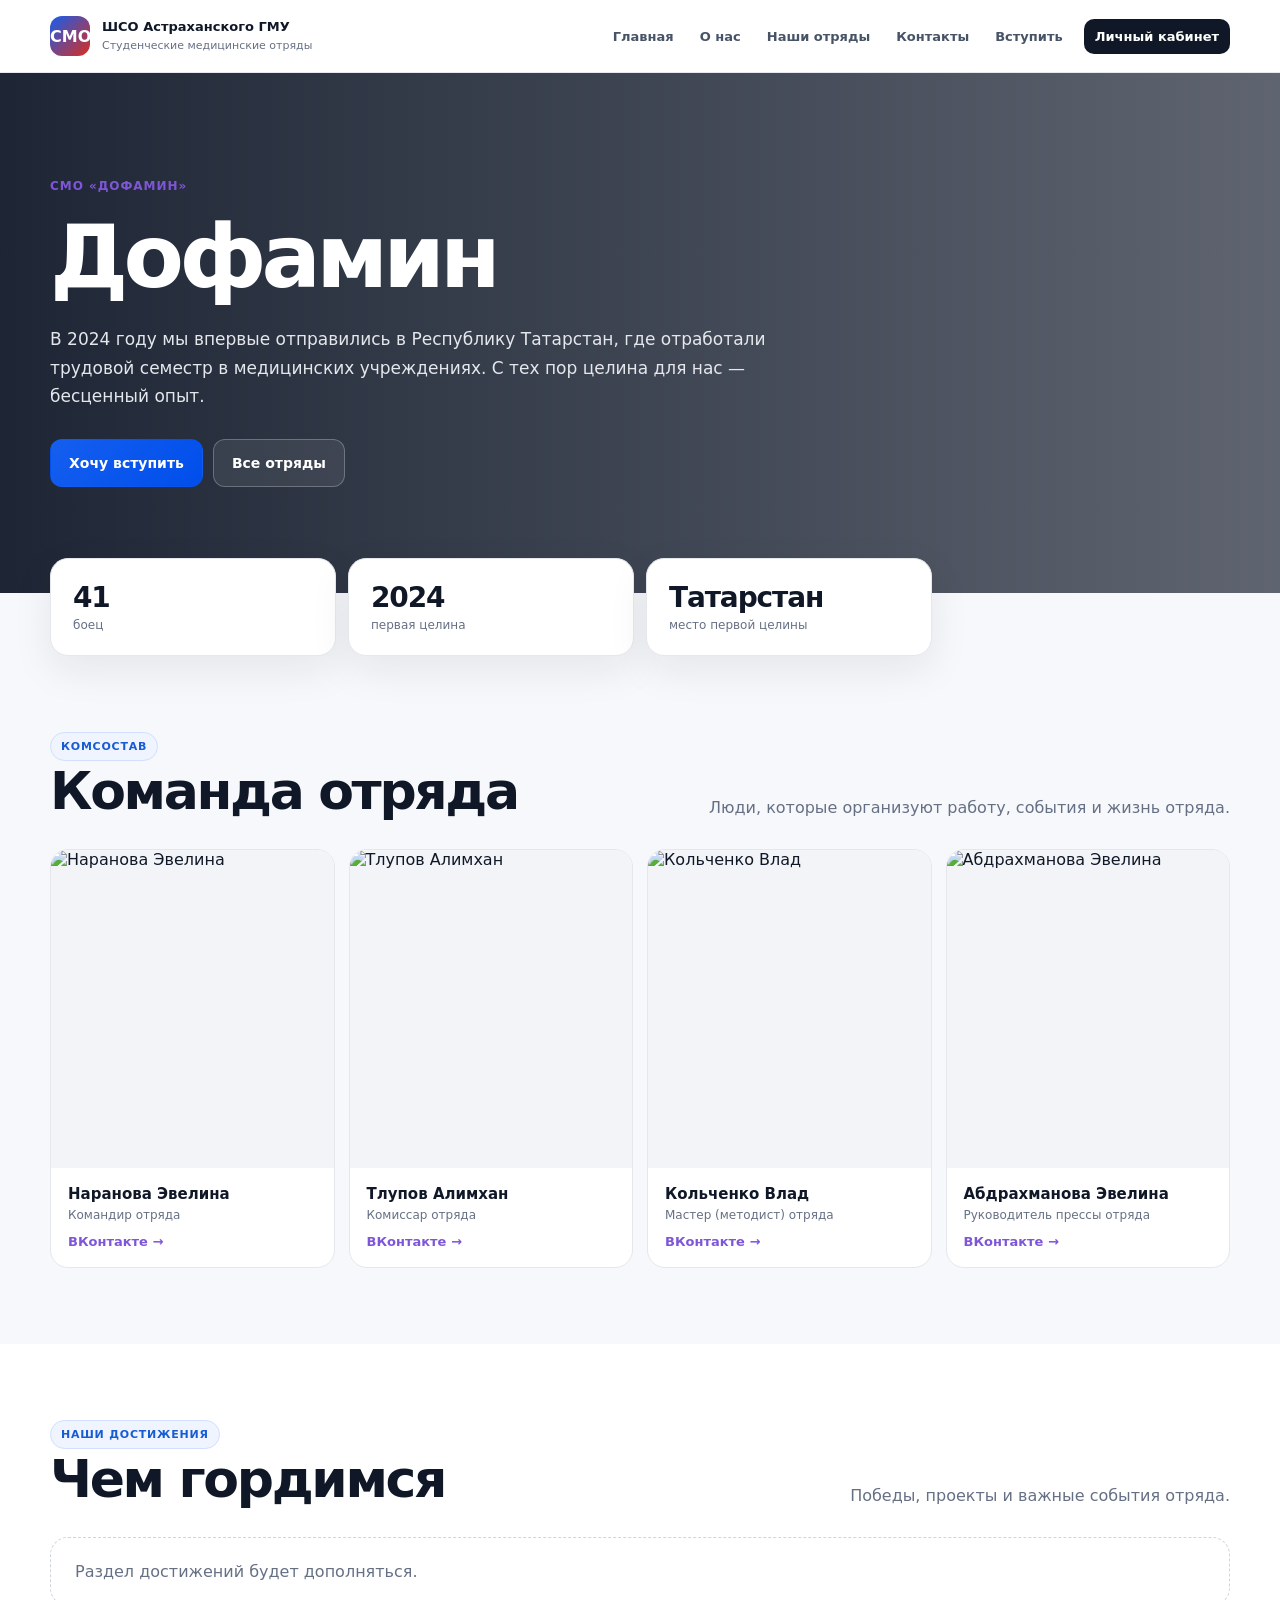
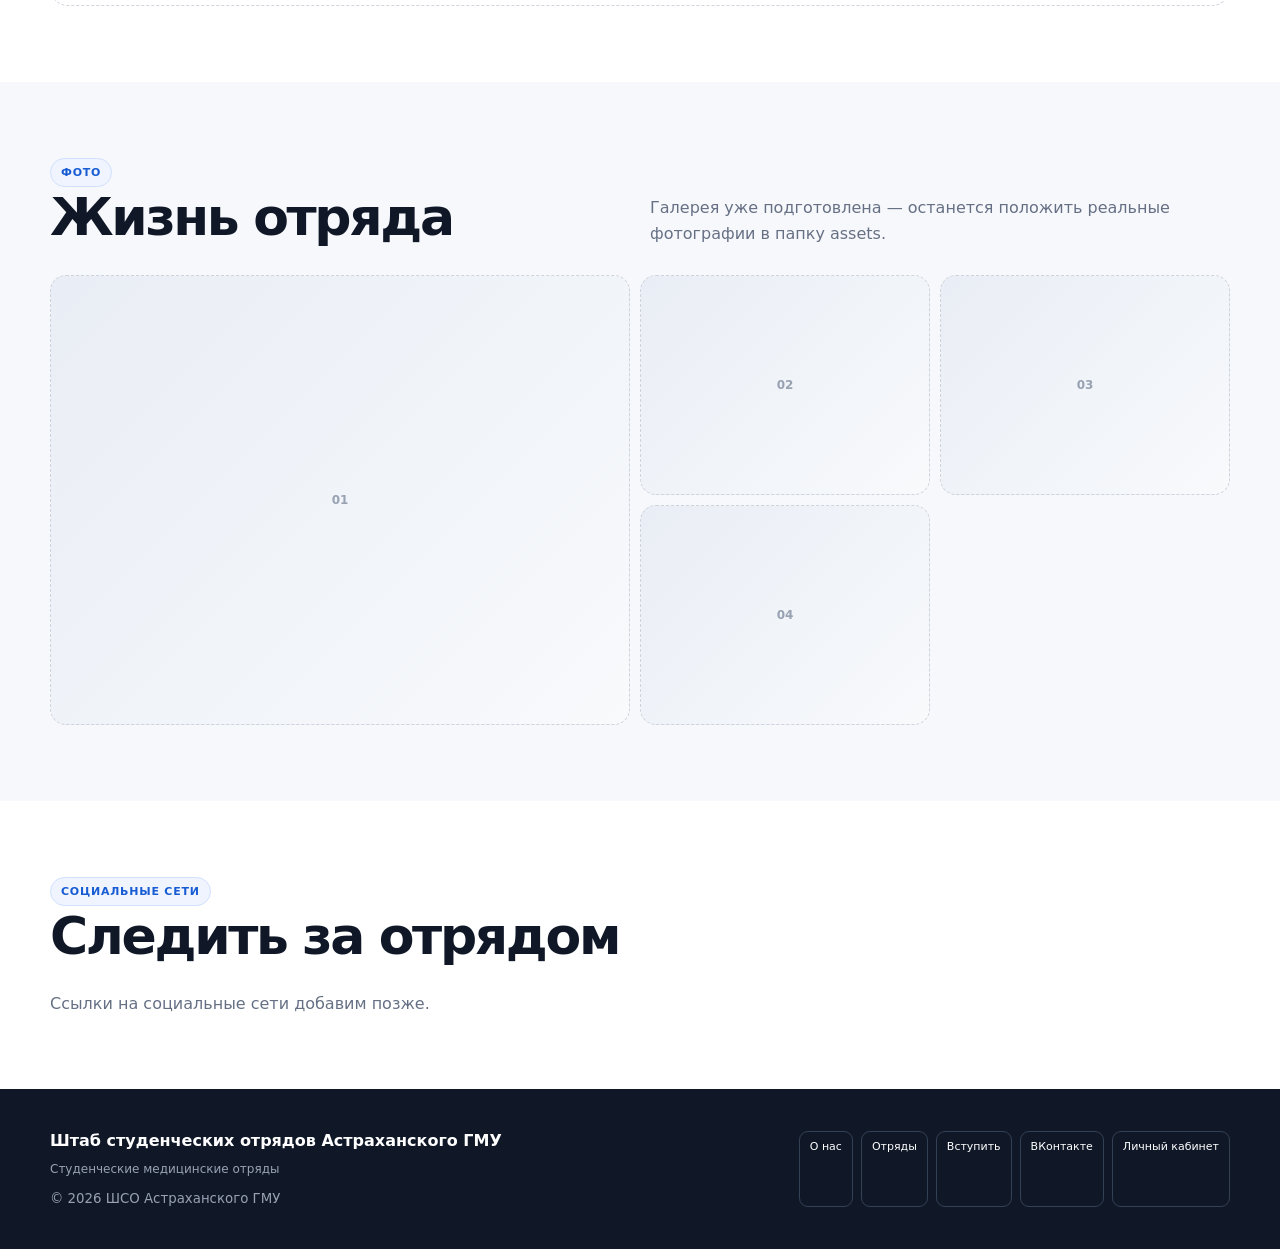
==== teams/dofamin/index.html @ 7b12b04c "Add index.html for Dofamin team page" ====
<!doctype html>
<html lang="ru"><head>
<meta charset="utf-8"><meta name="viewport" content="width=device-width,initial-scale=1">
<meta name="description" content="СМО «Дофамин» — Штаб студенческих отрядов Астраханского ГМУ.">
<title>Дофамин — ШСО Астраханского ГМУ</title>
<link rel="stylesheet" href="../../style.css"><link rel="icon" href="../../assets/favicon.svg"><link rel="manifest" href="../../site.webmanifest">
</head><body><div id="nav"></div><main>
<section id="teamHero" class="team-hero team-hero-photo"></section>
<div class="container"><div id="teamStats" class="stats team-stats"></div></div>
<section class="section"><div class="container">
<div class="section-head"><div><span class="eyebrow">Комсостав</span><h2>Команда отряда</h2></div><p>Люди, которые организуют работу, события и жизнь отряда.</p></div>
<div id="command" class="staff-grid staff-grid-four"></div></div></section>
<section class="section white"><div class="container">
<div class="section-head"><div><span class="eyebrow">Наши достижения</span><h2>Чем гордимся</h2></div><p>Победы, проекты и важные события отряда.</p></div>
<div id="achievements" class="achievement-list"></div></div></section>
<section class="section"><div class="container">
<div class="section-head"><div><span class="eyebrow">Фото</span><h2>Жизнь отряда</h2></div><p>Галерея уже подготовлена — останется положить реальные фотографии в папку assets.</p></div>
<div class="gallery gallery-final">
<div class="gallery-placeholder">01</div><div class="gallery-placeholder">02</div><div class="gallery-placeholder">03</div><div class="gallery-placeholder">04</div>
</div></div></section>
<section class="section white"><div class="container"><div class="section-head"><div><span class="eyebrow">Социальные сети</span><h2>Следить за отрядом</h2></div></div><div id="teamSocial" class="actions"></div></div></section>
</main><div id="footer"></div><script src="../../data.js"></script><script src="../../app.js"></script><script>renderShell('team');renderTeamPage('dofamin');</script></body></html>
---- style.css ----
:root{--bg:#f7f8fb;--surface:#fff;--text:#101828;--muted:#667085;--line:#e4e7ec;--primary:#155eef;--primary2:#004eeb;--red:#d92d20;--radius:20px;--shadow:0 14px 40px rgba(16,24,40,.08)}*{box-sizing:border-box}html{scroll-behavior:smooth}body{margin:0;font-family:Inter,ui-sans-serif,system-ui,-apple-system,BlinkMacSystemFont,"Segoe UI",sans-serif;color:var(--text);background:var(--bg)}a{text-decoration:none;color:inherit}img{max-width:100%;display:block}.container{width:min(1180px,calc(100% - 32px));margin:0 auto}.nav{position:sticky;top:0;z-index:50;background:rgba(255,255,255,.92);backdrop-filter:blur(16px);border-bottom:1px solid rgba(228,231,236,.9)}.nav-inner{min-height:72px;display:flex;align-items:center;gap:24px}.brand{display:flex;align-items:center;gap:12px;min-width:260px}.brand-mark{width:40px;height:40px;border-radius:12px;display:grid;place-items:center;background:linear-gradient(135deg,#155eef,#d92d20);color:#fff;font-weight:900}.brand-copy b{display:block;font-size:13px}.brand-copy span{font-size:11px;color:var(--muted)}.nav-links{display:flex;align-items:center;gap:4px;margin-left:auto}.nav-links a{padding:10px 11px;border-radius:10px;font-size:13px;font-weight:650;color:#475467}.nav-links a:hover{background:#f2f4f7}.nav-links .cabinet{background:#101828;color:#fff;margin-left:6px}.nav-toggle{display:none;margin-left:auto;border:0;background:#f2f4f7;border-radius:10px;padding:10px 12px;font-weight:800}.hero{position:relative;overflow:hidden;padding:88px 0 72px;background:radial-gradient(circle at 80% 20%,rgba(217,45,32,.15),transparent 28rem),radial-gradient(circle at 10% 0,rgba(21,94,239,.18),transparent 30rem),linear-gradient(180deg,#fff,#f6f8fc)}.hero:after{content:"";position:absolute;width:520px;height:520px;border:70px solid rgba(21,94,239,.04);border-radius:50%;right:-180px;bottom:-240px}.eyebrow{display:inline-flex;gap:8px;align-items:center;padding:7px 10px;border:1px solid #d1e0ff;background:#eff4ff;border-radius:999px;color:#175cd3;font-size:11px;font-weight:800;text-transform:uppercase;letter-spacing:.07em}.hero-grid{display:grid;grid-template-columns:1.1fr .9fr;gap:42px;align-items:center}.hero h1{font-size:clamp(44px,7vw,82px);line-height:.98;letter-spacing:-.055em;margin:18px 0 18px;max-width:820px}.hero h1 span{color:var(--primary)}.hero p{max-width:720px;font-size:18px;line-height:1.65;color:#475467}.actions{display:flex;flex-wrap:wrap;gap:10px;margin-top:28px}.btn{display:inline-flex;align-items:center;justify-content:center;min-height:48px;padding:0 18px;border-radius:12px;font-size:14px;font-weight:800;border:1px solid transparent;cursor:pointer}.btn-primary{background:linear-gradient(135deg,var(--primary),var(--primary2));color:#fff}.btn-secondary{background:#fff;border-color:#d0d5dd;color:#344054}.hero-panel{position:relative;z-index:1;min-height:420px;padding:24px;border-radius:30px;background:linear-gradient(145deg,#101828,#1d2939);box-shadow:0 30px 80px rgba(16,24,40,.18);color:#fff;display:flex;flex-direction:column;justify-content:flex-end;overflow:hidden}.hero-panel:before{content:"СМО";position:absolute;top:18px;right:20px;font-size:120px;font-weight:950;line-height:1;color:rgba(255,255,255,.05);letter-spacing:-.08em}.hero-panel .mini{font-size:12px;color:#98a2b3;text-transform:uppercase;letter-spacing:.09em;font-weight:800}.hero-panel h3{font-size:30px;margin:6px 0 8px}.hero-panel p{font-size:14px;color:#d0d5dd;margin:0}.stats{display:grid;grid-template-columns:repeat(4,1fr);gap:12px;margin-top:-26px;position:relative;z-index:2}.stat{padding:22px;border:1px solid var(--line);border-radius:18px;background:#fff;box-shadow:var(--shadow)}.stat strong{display:block;font-size:28px;letter-spacing:-.04em}.stat span{font-size:12px;color:var(--muted)}.section{padding:76px 0}.section.white{background:#fff}.section-head{display:flex;align-items:flex-end;justify-content:space-between;gap:20px;margin-bottom:28px}.section-head h2,.page-hero h1{margin:0;font-size:clamp(32px,5vw,52px);letter-spacing:-.045em}.section-head p{max-width:580px;margin:0;color:var(--muted);line-height:1.6}.cards{display:grid;grid-template-columns:repeat(4,1fr);gap:14px}.team-card{position:relative;min-height:330px;padding:20px;border-radius:20px;background:#fff;border:1px solid var(--line);overflow:hidden;display:flex;flex-direction:column;justify-content:space-between;transition:.18s ease}.team-card:hover{transform:translateY(-4px);box-shadow:var(--shadow)}.team-card:before{content:"";position:absolute;inset:0 0 auto;height:6px;background:var(--accent,#155eef)}.team-card .num{font-size:12px;color:#98a2b3;font-weight:800}.team-card h3{font-size:24px;margin:70px 0 8px;letter-spacing:-.03em}.team-card p{font-size:13px;color:var(--muted);line-height:1.55}.team-card .open{font-size:12px;font-weight:800;color:var(--accent,#155eef)}.feature-grid{display:grid;grid-template-columns:repeat(3,1fr);gap:14px}.feature{padding:22px;border-radius:18px;border:1px solid var(--line);background:#fff}.feature .icon{width:42px;height:42px;border-radius:12px;display:grid;place-items:center;background:#eff4ff;color:#155eef;font-weight:900}.feature h3{margin:14px 0 6px;font-size:17px}.feature p{margin:0;color:var(--muted);font-size:13px;line-height:1.55}.video-box{min-height:360px;border-radius:26px;border:1px dashed #b2ccff;background:linear-gradient(135deg,#eff4ff,#fff);display:grid;place-items:center;text-align:center;padding:24px}.video-box strong{font-size:22px}.video-box span{display:block;margin-top:6px;color:var(--muted);font-size:13px}.page-hero{padding:68px 0 44px;background:linear-gradient(180deg,#fff,#f7f8fb)}.page-hero p{max-width:760px;color:var(--muted);font-size:16px;line-height:1.65}.staff-grid{display:grid;grid-template-columns:repeat(3,1fr);gap:14px}.person{border:1px solid var(--line);border-radius:18px;background:#fff;overflow:hidden}.person img{width:100%;aspect-ratio:4/3;object-fit:cover;background:#f2f4f7}.person-body{padding:16px}.person-body strong{display:block}.person-body span{font-size:12px;color:var(--muted)}.contact-grid{display:grid;grid-template-columns:1fr 1fr;gap:16px}.contact-card{padding:24px;border:1px solid var(--line);border-radius:18px;background:#fff}.contact-card h3{margin-top:0}.contact-card p{color:var(--muted);line-height:1.6}.join-layout{display:grid;grid-template-columns:.8fr 1.2fr;gap:18px;align-items:start}.join-info{padding:28px;border-radius:22px;background:#101828;color:#fff}.join-info p{color:#d0d5dd;line-height:1.65}.join-form{padding:24px;border-radius:22px;background:#fff;border:1px solid var(--line)}.form-grid{display:grid;grid-template-columns:1fr 1fr;gap:12px}.field{display:grid;gap:6px}.field.full{grid-column:1/-1}.field label{font-size:11px;font-weight:800;color:#475467}.field input,.field select,.field textarea{width:100%;border:1px solid #d0d5dd;border-radius:10px;padding:12px 13px;font:inherit;background:#fff}.field textarea{min-height:110px;resize:vertical}.form-note{margin-top:10px;font-size:11px;color:#98a2b3}.team-hero{padding:62px 0;background:linear-gradient(180deg,#fff,#f7f8fb)}.team-kicker{font-size:12px;font-weight:900;color:var(--accent);text-transform:uppercase;letter-spacing:.08em}.team-hero h1{font-size:clamp(46px,7vw,78px);margin:8px 0 12px;letter-spacing:-.055em}.team-hero p{max-width:780px;color:var(--muted);font-size:16px;line-height:1.6}.achievement-list{display:grid;gap:8px}.achievement{padding:14px 16px;border:1px solid var(--line);border-radius:12px;background:#fff;font-weight:650}.gallery{display:grid;grid-template-columns:2fr 1fr 1fr;gap:10px}.gallery div{min-height:220px;border-radius:16px;background:linear-gradient(135deg,#e9edf5,#f8fafc);border:1px dashed #cfd4dc;display:grid;place-items:center;color:#98a2b3;font-size:12px}.gallery div:first-child{grid-row:span 2;min-height:450px}.footer{padding:42px 0;background:#101828;color:#fff}.footer-grid{display:flex;justify-content:space-between;gap:24px}.footer p{color:#98a2b3;font-size:12px;max-width:520px}.footer-links{display:flex;flex-wrap:wrap;gap:8px}.footer-links a{padding:8px 10px;border:1px solid #344054;border-radius:9px;font-size:11px}.notice{padding:12px 14px;border-radius:10px;background:#fffaeb;border:1px solid #fedf89;color:#b54708;font-size:12px;margin-top:12px}@media(max-width:900px){.nav-links{display:none;position:absolute;top:72px;left:16px;right:16px;padding:10px;background:#fff;border:1px solid var(--line);border-radius:14px;box-shadow:var(--shadow);flex-direction:column;align-items:stretch}.nav-links.open{display:flex}.nav-toggle{display:block}.brand{min-width:0}.hero-grid,.join-layout,.contact-grid{grid-template-columns:1fr}.hero-panel{min-height:320px}.stats,.cards{grid-template-columns:repeat(2,1fr)}.feature-grid,.staff-grid{grid-template-columns:1fr 1fr}.gallery{grid-template-columns:1fr 1fr}.gallery div:first-child{grid-column:1/-1;grid-row:auto;min-height:300px}}@media(max-width:600px){.container{width:min(100% - 20px,1180px)}.nav-inner{min-height:64px}.brand-copy span{display:none}.hero{padding:58px 0 54px}.hero h1{font-size:48px}.hero p{font-size:16px}.stats{grid-template-columns:1fr 1fr;margin-top:-16px}.stat{padding:16px}.section{padding:54px 0}.section-head{align-items:flex-start;flex-direction:column}.cards,.feature-grid,.staff-grid{grid-template-columns:1fr}.team-card{min-height:260px}.form-grid{grid-template-columns:1fr}.field.full{grid-column:auto}.footer-grid{flex-direction:column}.gallery{grid-template-columns:1fr}.gallery div:first-child{grid-column:auto}.nav-links{top:64px}.hero-panel h3{font-size:24px}}

/* =========================================================
   HOMEPAGE V2
   ========================================================= */
.hero-v2{padding:74px 0 86px;background:radial-gradient(circle at 85% 14%,rgba(217,45,32,.13),transparent 26rem),radial-gradient(circle at 8% 0,rgba(21,94,239,.14),transparent 32rem),linear-gradient(180deg,#fff 0%,#f7f9fc 100%)}
.hero-grid-v2{grid-template-columns:1.04fr .96fr;gap:54px}
.hero-copy{position:relative;z-index:2}
.hero-v2 h1{font-size:clamp(48px,6.5vw,82px);max-width:880px}
.hero-note{display:flex;align-items:center;gap:8px;margin-top:20px;color:#667085;font-size:12px;font-weight:650}
.hero-note-dot{width:8px;height:8px;border-radius:50%;background:#17b26a;box-shadow:0 0 0 5px rgba(23,178,106,.11)}
.hero-visual{position:relative;min-height:520px}
.hero-photo-placeholder{position:absolute;inset:0 28px 0 0;border-radius:32px;overflow:hidden;background:linear-gradient(145deg,rgba(16,24,40,.88),rgba(29,41,57,.76)),radial-gradient(circle at 78% 20%,rgba(217,45,32,.5),transparent 24rem),linear-gradient(135deg,#344054,#101828);box-shadow:0 34px 90px rgba(16,24,40,.22);display:flex;flex-direction:column;justify-content:space-between;padding:24px;color:#fff}
.hero-photo-placeholder:before{content:"ФОТО";position:absolute;right:-24px;top:20px;font-size:140px;font-weight:950;line-height:1;letter-spacing:-.08em;color:rgba(255,255,255,.035)}
.hero-photo-placeholder:after{content:"";position:absolute;left:-80px;bottom:-120px;width:360px;height:360px;border:50px solid rgba(21,94,239,.17);border-radius:50%}
.hero-photo-badge{position:relative;z-index:2;align-self:flex-start;padding:8px 10px;border:1px solid rgba(255,255,255,.16);border-radius:999px;background:rgba(255,255,255,.07);font-size:10px;font-weight:800;text-transform:uppercase;letter-spacing:.08em;color:#d0d5dd}
.hero-photo-copy{position:relative;z-index:2}
.hero-photo-copy span{display:block;color:#d0d5dd;font-size:13px;text-transform:uppercase;letter-spacing:.08em;font-weight:750}
.hero-photo-copy strong{display:block;margin-top:6px;font-size:34px;line-height:1.08;letter-spacing:-.04em;max-width:380px}
.hero-floating-card{position:absolute;right:0;top:54px;z-index:4;width:180px;padding:18px;border-radius:18px;background:#fff;border:1px solid #e4e7ec;box-shadow:0 18px 45px rgba(16,24,40,.12)}
.hero-floating-card span{display:block;color:#98a2b3;font-size:9px;text-transform:uppercase;letter-spacing:.08em;font-weight:800}
.hero-floating-card strong{display:block;margin:5px 0 1px;font-size:34px;letter-spacing:-.05em;color:#155eef}
.hero-floating-card small{display:block;color:#667085;font-size:10px;line-height:1.35}
.stats-wrap{position:relative;z-index:5;margin-top:-34px}
.stats-wrap .stats{margin-top:0}
.intro-section{padding-top:92px}
.intro-grid{display:grid;grid-template-columns:1fr .8fr;gap:74px;align-items:end;margin-bottom:32px}
.display-title{margin:15px 0 0;font-size:clamp(36px,5.4vw,62px);line-height:1.03;letter-spacing:-.05em;max-width:780px}
.intro-copy p{margin:0;color:#475467;font-size:16px;line-height:1.75}
.text-link{display:inline-flex;margin-top:14px;color:#155eef;font-size:13px;font-weight:800}
.feature-grid-v2{gap:16px}
.feature-v2{min-height:250px;padding:26px;display:flex;flex-direction:column}
.feature-v2 h3{font-size:20px;margin-top:26px}
.feature-v2 p{font-size:14px;line-height:1.65}
.feature-v2 .icon{margin-bottom:auto}
.section-head-v2>div:last-child{max-width:540px}
.section-head-v2 .text-link{margin-top:10px}
.home-team-cards .team-card{min-height:360px}
.teams-home-section{padding-top:86px;padding-bottom:86px}
.values-section{padding:86px 0;background:#101828;color:#fff}
.values-grid{display:grid;grid-template-columns:1.08fr .92fr;gap:16px}
.values-panel{border-radius:24px}
.values-main{padding:34px;background:linear-gradient(145deg,#1d2939,#101828);border:1px solid #344054}
.values-main h2{margin:18px 0 14px;font-size:clamp(34px,4.8vw,56px);line-height:1.04;letter-spacing:-.045em;max-width:720px}
.values-main p{max-width:640px;color:#d0d5dd;font-size:15px;line-height:1.7}
.eyebrow-dark{border-color:#344054;background:#1d2939;color:#b2ccff}
.btn-light{background:#fff;color:#101828;border-color:#fff}
.btn-outline-light{border-color:#475467;color:#fff;background:transparent}
.values-mini-grid{display:grid;grid-template-columns:1fr 1fr;gap:12px}
.value-mini{min-height:160px;padding:22px;border:1px solid #344054;border-radius:20px;background:#1d2939;display:flex;flex-direction:column;justify-content:flex-end}
.value-mini strong{font-size:20px}
.value-mini span{display:block;margin-top:6px;color:#98a2b3;font-size:12px;line-height:1.5}
.video-box-v2{min-height:420px;position:relative;overflow:hidden;background:radial-gradient(circle at 50% 35%,rgba(21,94,239,.18),transparent 18rem),linear-gradient(135deg,#f8fafc,#eff4ff);border-style:solid}
.video-box-v2:before{content:"СМО";position:absolute;font-size:170px;font-weight:950;letter-spacing:-.08em;color:rgba(21,94,239,.045)}
.video-box-v2>div{position:relative;z-index:2}
.video-play{width:70px;height:70px;margin:0 auto 16px;border-radius:50%;display:grid;place-items:center;background:#155eef;color:#fff;font-size:22px;box-shadow:0 14px 34px rgba(21,94,239,.22)}
.join-cta-section{padding:0;background:#fff}
.join-cta{padding:44px 46px;border-radius:28px;background:linear-gradient(135deg,#155eef,#0040c1);color:#fff;display:flex;align-items:center;justify-content:space-between;gap:40px;box-shadow:0 24px 60px rgba(21,94,239,.2)}
.join-cta h2{margin:16px 0 10px;font-size:clamp(34px,4.5vw,52px);letter-spacing:-.045em}
.join-cta p{max-width:680px;margin:0;color:#dbeafe;line-height:1.65}
.join-cta-actions{display:flex;flex-direction:column;gap:8px;min-width:245px}
.staff-cabinet-section{padding:32px 0 72px;background:#fff}
.staff-cabinet{display:flex;align-items:center;justify-content:space-between;gap:28px;padding:24px 28px;border:1px solid #e4e7ec;border-radius:20px;background:#f9fafb}
.staff-cabinet-kicker{font-size:10px;font-weight:800;text-transform:uppercase;letter-spacing:.08em;color:#667085}
.staff-cabinet h3{margin:5px 0 6px;font-size:20px}
.staff-cabinet p{max-width:720px;margin:0;color:#667085;font-size:12px;line-height:1.6}
.btn-dark{background:#101828;color:#fff;white-space:nowrap}
@media(max-width:900px){.hero-grid-v2,.intro-grid,.values-grid{grid-template-columns:1fr}.hero-visual{min-height:420px}.hero-photo-placeholder{inset:0 20px 0 0}.hero-floating-card{top:38px}.intro-grid{gap:24px}.join-cta{align-items:flex-start;flex-direction:column}.join-cta-actions{width:100%;min-width:0;flex-direction:row}.join-cta-actions .btn{flex:1}.staff-cabinet{align-items:flex-start;flex-direction:column}.staff-cabinet .btn{width:100%}}
@media(max-width:600px){.hero-v2{padding-top:48px;padding-bottom:64px}.hero-v2 h1{font-size:45px}.hero-visual{min-height:340px}.hero-photo-placeholder{inset:0;border-radius:22px;padding:18px}.hero-photo-copy strong{font-size:26px}.hero-floating-card{display:none}.stats-wrap{margin-top:-22px}.intro-section{padding-top:72px}.display-title{font-size:38px}.feature-v2{min-height:auto}.home-team-cards .team-card{min-height:270px}.values-mini-grid{grid-template-columns:1fr 1fr}.value-mini{min-height:130px;padding:16px}.video-box-v2{min-height:330px}.join-cta{padding:30px 22px;border-radius:20px}.join-cta-actions{flex-direction:column}.staff-cabinet{padding:20px}.stats-wrap .stats{grid-template-columns:1fr 1fr}}
@media(max-width:420px){.hero-v2 h1{font-size:40px}.values-mini-grid{grid-template-columns:1fr}.stats-wrap .stats{grid-template-columns:1fr 1fr}.stat strong{font-size:24px}}

/* =========================================================
   ABOUT PAGE V2
   ========================================================= */
.about-hero{padding:76px 0 78px;overflow:hidden;background:radial-gradient(circle at 82% 18%,rgba(217,45,32,.12),transparent 25rem),radial-gradient(circle at 10% 0,rgba(21,94,239,.15),transparent 30rem),linear-gradient(180deg,#fff,#f7f9fc)}
.about-hero-grid{display:grid;grid-template-columns:1.05fr .75fr;gap:58px;align-items:center}
.about-hero h1{max-width:760px;margin:18px 0 18px;font-size:clamp(44px,6vw,72px);line-height:1;letter-spacing:-.055em}
.about-hero>div>div:first-child>p{max-width:720px;margin:0;color:#475467;font-size:17px;line-height:1.72}
.about-hero-card{position:relative;min-height:390px;padding:30px;border-radius:28px;overflow:hidden;background:linear-gradient(145deg,#101828,#1d2939);box-shadow:0 28px 70px rgba(16,24,40,.18);color:#fff;display:flex;flex-direction:column;justify-content:flex-end}
.about-hero-card:before{content:"СМО";position:absolute;right:-12px;top:12px;font-size:150px;line-height:1;font-weight:950;letter-spacing:-.09em;color:rgba(255,255,255,.05)}
.about-hero-card:after{content:"";position:absolute;left:-90px;top:-90px;width:260px;height:260px;border:46px solid rgba(21,94,239,.17);border-radius:50%}
.about-hero-kicker{position:relative;z-index:2;color:#98a2b3;font-size:10px;font-weight:800;text-transform:uppercase;letter-spacing:.09em}
.about-hero-card>strong{position:relative;z-index:2;margin-top:auto;font-size:64px;line-height:1;letter-spacing:-.06em;color:#84adff}
.about-hero-card h3{position:relative;z-index:2;margin:8px 0 9px;font-size:23px;line-height:1.18}
.about-hero-card p{position:relative;z-index:2;margin:0;color:#d0d5dd;font-size:13px;line-height:1.6}
.about-stats-wrap{position:relative;z-index:5;margin-top:-34px}
.about-stats-wrap .stats{margin-top:0}
.about-story-section{padding-top:94px}
.about-story-grid{display:grid;grid-template-columns:.9fr 1.1fr;gap:72px;align-items:start;margin-bottom:42px}
.about-title{margin-top:16px}
.about-story-copy{padding-top:6px}
.about-story-copy p{margin:0 0 16px;color:#475467;font-size:16px;line-height:1.75}
.about-story-copy p:last-child{margin-bottom:0}
.about-functions-grid{display:grid;grid-template-columns:repeat(4,1fr);gap:12px}
.about-function-card{min-height:240px;padding:22px;border:1px solid #e4e7ec;border-radius:18px;background:#fff;display:flex;flex-direction:column}
.about-function-card>span{display:inline-flex;align-self:flex-start;padding:5px 7px;border-radius:8px;background:#eff4ff;color:#155eef;font-size:10px;font-weight:850}
.about-function-card h3{margin:auto 0 8px;font-size:18px;line-height:1.25}
.about-function-card p{margin:0;color:#667085;font-size:12px;line-height:1.55}
.about-rso-section{background:#101828;color:#fff}
.about-rso-grid{display:grid;grid-template-columns:.55fr 1.45fr;gap:58px;align-items:center}
.about-rso-mark{font-size:clamp(100px,15vw,200px);font-weight:950;line-height:.8;letter-spacing:-.09em;color:rgba(255,255,255,.08)}
.about-rso-grid h2{margin:16px 0 14px;font-size:clamp(34px,5vw,56px);line-height:1.04;letter-spacing:-.05em}
.about-rso-grid p{max-width:760px;margin:0;color:#d0d5dd;font-size:15px;line-height:1.75}
.about-staff-head{align-items:flex-end}
.staff-grid-four{grid-template-columns:repeat(4,1fr)}
.staff-grid-four .person{transition:transform .16s ease,box-shadow .16s ease}
.staff-grid-four .person:hover{transform:translateY(-3px);box-shadow:var(--shadow)}
.staff-grid-four .person img{aspect-ratio:4/4.5}
.staff-grid-four .person-body{padding:17px}
.staff-grid-four .person-body strong{font-size:15px}
.staff-grid-four .person-body span{display:block;margin-top:4px;line-height:1.4}
.about-photo-note{margin-top:14px;padding:11px 13px;border:1px dashed #d0d5dd;border-radius:10px;color:#667085;background:#f9fafb;font-size:11px}
.about-bottom-section{padding-top:6px}
.about-bottom-cta{padding:36px 40px;border-radius:24px;background:linear-gradient(135deg,#155eef,#0040c1);color:#fff;display:flex;align-items:center;justify-content:space-between;gap:36px}
.about-bottom-cta>div:first-child>span{color:#b2ccff;font-size:10px;font-weight:800;text-transform:uppercase;letter-spacing:.08em}
.about-bottom-cta h2{max-width:700px;margin:8px 0 0;font-size:clamp(28px,4vw,44px);line-height:1.08;letter-spacing:-.04em}
.about-bottom-cta .actions{margin-top:0;min-width:max-content}
@media(max-width:950px){.about-hero-grid,.about-story-grid,.about-rso-grid{grid-template-columns:1fr}.about-hero-card{min-height:320px}.about-story-grid{gap:26px}.about-functions-grid,.staff-grid-four{grid-template-columns:repeat(2,1fr)}.about-rso-mark{display:none}.about-bottom-cta{align-items:flex-start;flex-direction:column}.about-bottom-cta .actions{min-width:0;margin-top:4px}}
@media(max-width:600px){.about-hero{padding:52px 0 62px}.about-hero h1{font-size:44px}.about-hero>div>div:first-child>p{font-size:15px}.about-hero-card{min-height:280px;padding:22px;border-radius:22px}.about-hero-card>strong{font-size:52px}.about-stats-wrap{margin-top:-22px}.about-story-section{padding-top:72px}.about-functions-grid,.staff-grid-four{grid-template-columns:1fr}.about-function-card{min-height:190px}.about-rso-grid h2{font-size:38px}.about-bottom-cta{padding:27px 22px;border-radius:19px}.about-bottom-cta .actions{width:100%;flex-direction:column}.about-bottom-cta .btn{width:100%}}

.person-link{display:inline-block;margin-top:10px;font-size:13px;font-weight:700;text-decoration:none;color:var(--team-accent,#1570ef)}
.empty-note{padding:24px;border:1px dashed #d0d5dd;border-radius:18px;color:#667085;background:#fff}
.muted{color:#667085}

/* ===== FINAL RELEASE ===== */
.hero-photo-placeholder{background-size:cover!important;background-position:center!important;background-color:#101828}
.hero-photo-placeholder .hero-photo-badge,.hero-photo-placeholder .hero-photo-copy{position:relative;z-index:2}
.team-hero-photo{min-height:520px;background-size:cover;background-position:center;display:flex;align-items:center;color:#fff}
.team-hero-photo h1{margin:12px 0;font-size:clamp(48px,8vw,88px);letter-spacing:-.055em}
.team-hero-photo p{max-width:760px;color:#e4e7ec;font-size:17px;line-height:1.7}
.team-hero-photo .btn-secondary{background:rgba(255,255,255,.08);color:#fff;border-color:rgba(255,255,255,.25)}
.team-stats{margin-top:-35px}
.contact-grid-final{grid-template-columns:1fr 1fr;gap:14px}
.contact-card-wide{grid-column:1/-1}
.contact-icon{width:46px;height:46px;border-radius:13px;background:#eff4ff;color:#155eef;display:grid;place-items:center;font-weight:900;margin-bottom:18px}
.join-steps{display:grid;gap:10px;margin-top:22px}
.join-steps>div{display:grid;grid-template-columns:44px 1fr;gap:12px;padding:14px;border:1px solid #e4e7ec;border-radius:13px;background:#fff}
.join-steps b{width:38px;height:38px;border-radius:10px;display:grid;place-items:center;background:#eff4ff;color:#155eef;font-size:11px}
.join-steps strong{display:block;margin-bottom:3px;color:#101828}
.join-steps span{color:#667085;font-size:12px;line-height:1.5}
.consent label{display:flex!important;align-items:flex-start;gap:9px;font-weight:500!important;line-height:1.4}
.consent input{width:18px;min-width:18px;height:18px;min-height:18px;margin:1px 0 0}
.join-submit{width:100%;margin-top:4px}
.form-status{min-height:22px;margin-top:12px;font-size:12px;font-weight:700}
.form-status.success{color:#067647}
.form-status.error{color:#b42318}
.video-embed{position:relative;width:100%;padding-top:56.25%;overflow:hidden;border-radius:24px}
.video-embed iframe{position:absolute;inset:0;width:100%;height:100%;border:0}
.gallery-final{grid-template-columns:2fr 1fr 1fr}
.gallery-placeholder{min-height:230px;background:linear-gradient(145deg,#101828,#344054);color:#667085;border-radius:18px;display:grid;place-items:center;font-size:44px;font-weight:900}
.gallery-placeholder:first-child{grid-row:span 2;min-height:474px}
.footer small{color:#98a2b3}
@media(max-width:700px){
  .contact-grid-final{grid-template-columns:1fr}
  .contact-card-wide{grid-column:auto}
  .team-hero-photo{min-height:430px}
  .team-hero-photo h1{font-size:48px}
  .gallery-final{grid-template-columns:1fr 1fr}
  .gallery-placeholder:first-child{grid-column:1/-1;grid-row:auto;min-height:300px}
}
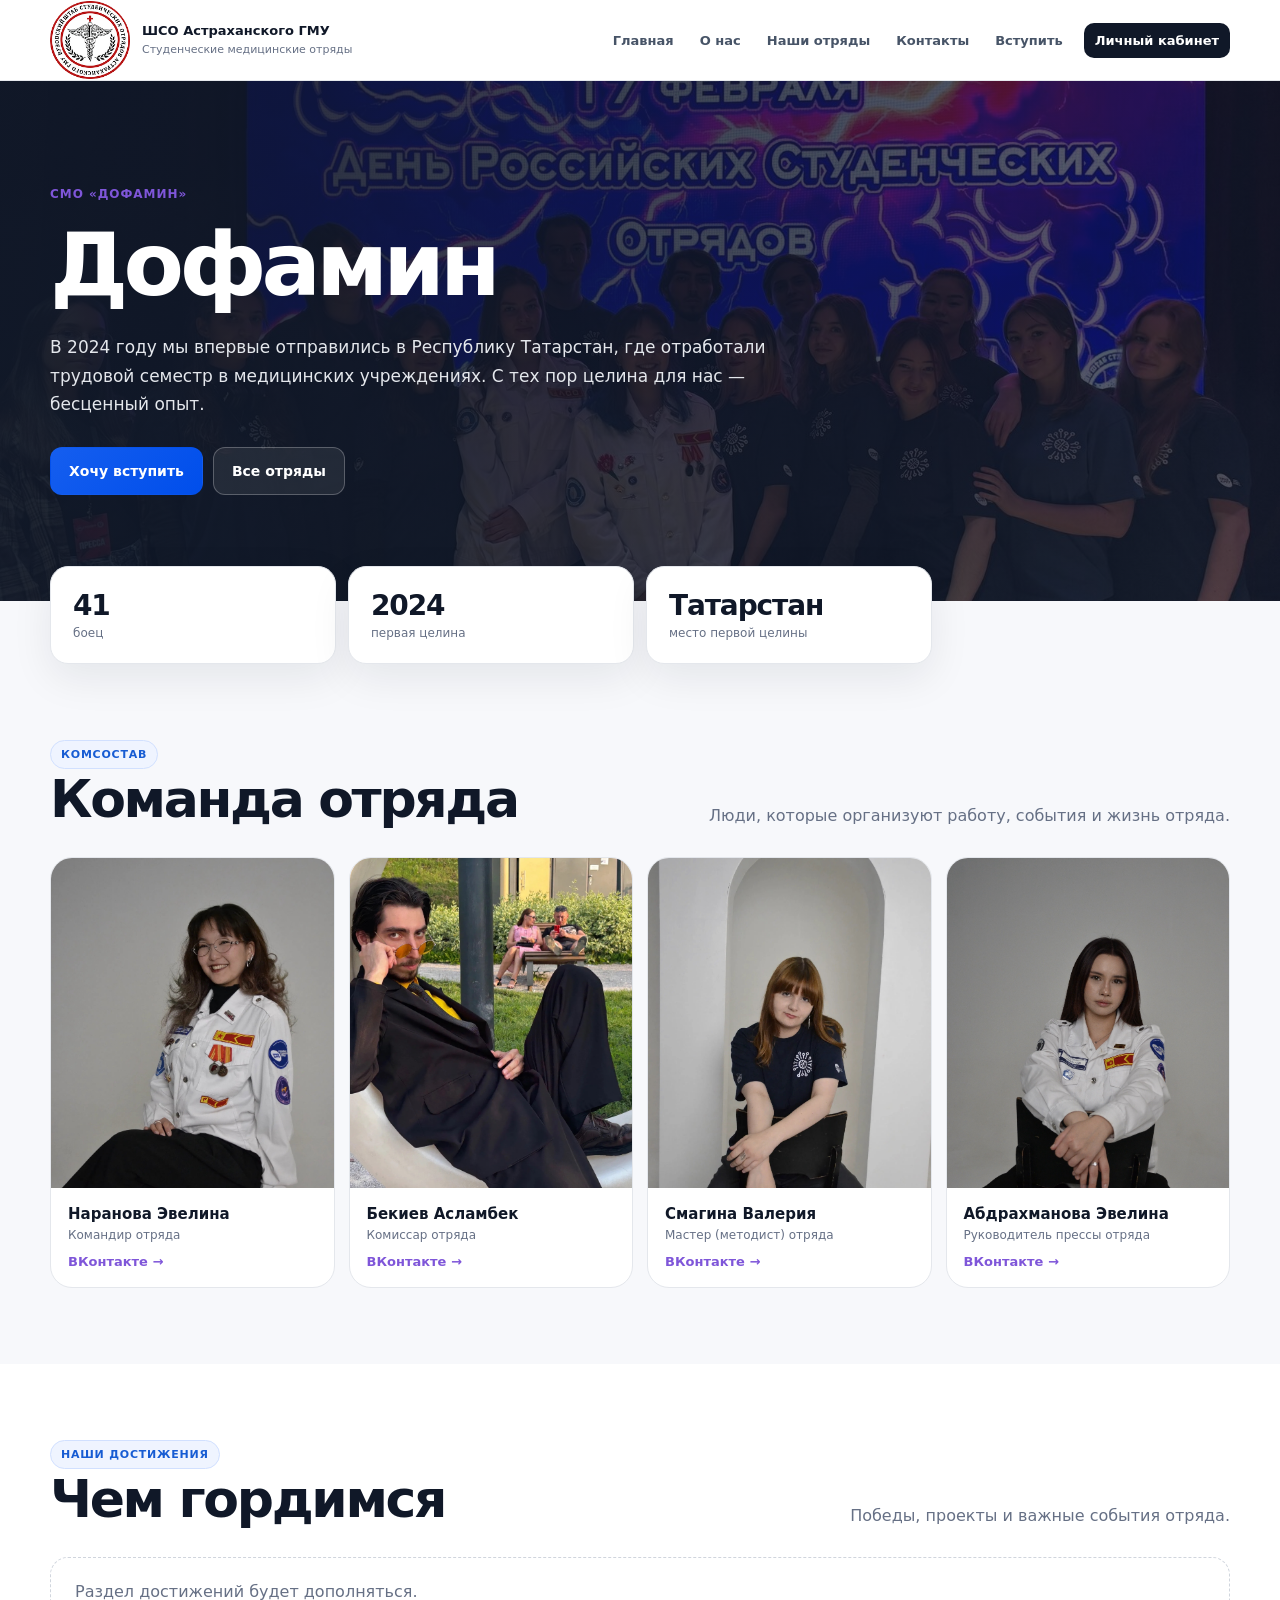
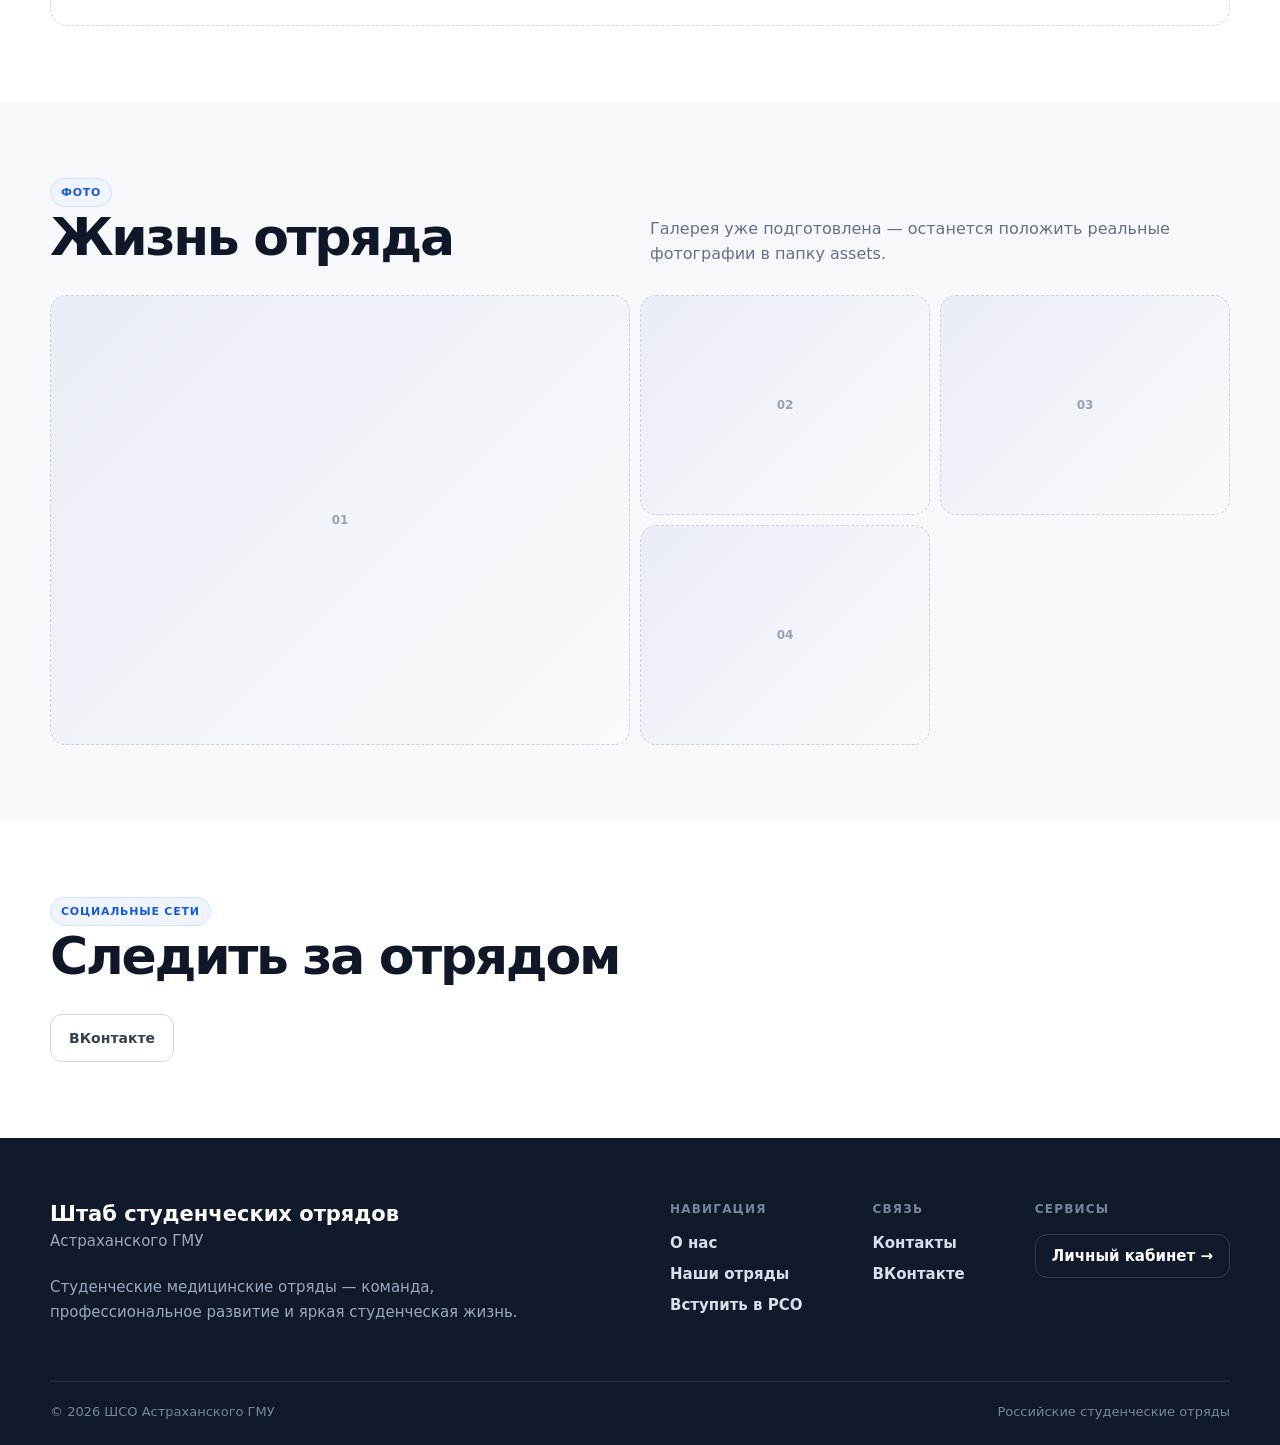
==== commit 3afeeca2: "Update index.html" ====
--- a/teams/dofamin/index.html
+++ b/teams/dofamin/index.html
@@ -13,6 +13,22 @@
 <section class="section white"><div class="container">
 <div class="section-head"><div><span class="eyebrow">Наши достижения</span><h2>Чем гордимся</h2></div><p>Победы, проекты и важные события отряда.</p></div>
 <div id="achievements" class="achievement-list"></div></div></section>
+<section class="section team-video-section">
+  <div class="container">
+
+    <div class="section-head">
+      <div>
+        <span class="eyebrow">Видео</span>
+        <h2>Видео об отряде</h2>
+      </div>
+
+      <p>Познакомься с СМО «Дофамин» поближе.</p>
+    </div>
+
+    <div id="teamVideo"></div>
+
+  </div>
+</section>
 <section class="section"><div class="container">
 <div class="section-head"><div><span class="eyebrow">Фото</span><h2>Жизнь отряда</h2></div><p>Галерея уже подготовлена — останется положить реальные фотографии в папку assets.</p></div>
 <div class="gallery gallery-final">
--- a/style.css
+++ b/style.css
@@ -72,10 +72,42 @@
 /* =========================================================
    ABOUT PAGE V2
    ========================================================= */
-.about-hero{padding:76px 0 78px;overflow:hidden;background:radial-gradient(circle at 82% 18%,rgba(217,45,32,.12),transparent 25rem),radial-gradient(circle at 10% 0,rgba(21,94,239,.15),transparent 30rem),linear-gradient(180deg,#fff,#f7f9fc)}
-.about-hero-grid{display:grid;grid-template-columns:1.05fr .75fr;gap:58px;align-items:center}
-.about-hero h1{max-width:760px;margin:18px 0 18px;font-size:clamp(44px,6vw,72px);line-height:1;letter-spacing:-.055em}
-.about-hero>div>div:first-child>p{max-width:720px;margin:0;color:#475467;font-size:17px;line-height:1.72}
+.about-hero{
+  padding: 52px 0 78px;
+  overflow: hidden;
+  background:
+    radial-gradient(circle at 82% 18%, rgba(217,45,32,.12), transparent 25rem),
+    radial-gradient(circle at 10% 0, rgba(21,94,239,.15), transparent 30rem),
+    linear-gradient(180deg, #fff, #f7f9fc);
+}
+
+.about-hero-grid {
+  display: grid;
+  grid-template-columns: 1.05fr .75fr;
+  gap: 58px;
+  align-items: center;
+}
+
+@media (min-width: 951px) {
+  .about-hero-grid > div:first-child {
+    transform: translateY(-55px);
+  }
+}
+.about-hero h1{
+  max-width: 760px;
+  margin: 12px 0 16px;
+  font-size: clamp(44px, 6vw, 72px);
+  line-height: 1;
+  letter-spacing: -.055em;
+}
+.about-hero-description p {
+  display: block;
+  max-width: 720px;
+  margin: 0 0 16px;
+  color: #475467;
+  font-size: 17px;
+  line-height: 1.72;
+}
 .about-hero-card{position:relative;min-height:390px;padding:30px;border-radius:28px;overflow:hidden;background:linear-gradient(145deg,#101828,#1d2939);box-shadow:0 28px 70px rgba(16,24,40,.18);color:#fff;display:flex;flex-direction:column;justify-content:flex-end}
 .about-hero-card:before{content:"СМО";position:absolute;right:-12px;top:12px;font-size:150px;line-height:1;font-weight:950;letter-spacing:-.09em;color:rgba(255,255,255,.05)}
 .about-hero-card:after{content:"";position:absolute;left:-90px;top:-90px;width:260px;height:260px;border:46px solid rgba(21,94,239,.17);border-radius:50%}
@@ -158,3 +190,1400 @@
   .gallery-final{grid-template-columns:1fr 1fr}
   .gallery-placeholder:first-child{grid-column:1/-1;grid-row:auto;min-height:300px}
 }
+/* ===== Карточки "Что такое СМО" ===== */
+
+.feature-grid-v2 {
+  align-items: stretch;
+}
+
+.feature-photo-card {
+  padding: 0 !important;
+  overflow: hidden;
+  display: flex;
+  flex-direction: column;
+  height: auto !important;
+  min-height: 0 !important;
+}
+
+/* Фото */
+.feature-photo {
+  width: 100%;
+  aspect-ratio: 16 / 8;
+  overflow: hidden;
+  background: #eef3ff;
+  flex-shrink: 0;
+}
+
+.feature-photo img {
+  width: 100%;
+  height: 100%;
+  display: block;
+  object-fit: cover;
+  transition: transform 0.5s ease;
+}
+
+.feature-photo-card:hover .feature-photo img {
+  transform: scale(1.03);
+}
+
+/* Текстовая часть */
+.feature-photo-card .feature-content {
+  padding: 24px 32px 30px !important;
+  display: grid !important;
+  grid-template-rows: 62px 70px auto !important;
+  gap: 0 !important;
+  flex: 0 0 auto !important;
+}
+
+/* Цифры */
+.feature-photo-card .icon {
+  margin: 0 !important;
+  align-self: start;
+}
+
+/* Заголовки */
+.feature-photo-card h3 {
+  margin: 0 !important;
+  padding: 0 !important;
+  min-height: 0 !important;
+
+  display: flex !important;
+  align-items: flex-start !important;
+
+  line-height: 1.12;
+}
+
+/* Описание */
+.feature-photo-card p {
+  margin: 8px 0 0 !important;
+  padding: 0 !important;
+}
+
+/* Телефон */
+@media (max-width: 768px) {
+  .feature-photo {
+    aspect-ratio: 16 / 9;
+  }
+
+  .feature-photo-card .feature-content {
+    padding: 22px 22px 26px !important;
+    grid-template-rows: 58px auto auto !important;
+  }
+
+  .feature-photo-card h3 {
+    margin-bottom: 8px !important;
+  }
+
+  .feature-photo-card p {
+    margin-top: 0 !important;
+  }
+}
+/* ФИНАЛЬНОЕ выравнивание карточек "Что такое СМО" */
+
+.feature-photo-card .feature-content {
+  padding: 24px 32px 28px !important;
+
+  display: flex !important;
+  flex-direction: column !important;
+
+  gap: 0 !important;
+  height: auto !important;
+  min-height: 0 !important;
+  flex: none !important;
+}
+
+/* Цифра */
+.feature-photo-card .icon {
+  margin: 0 0 20px 0 !important;
+  flex: none !important;
+}
+
+/* Заголовок */
+.feature-photo-card h3 {
+  margin: 0 0 10px 0 !important;
+  padding: 0 !important;
+
+  min-height: 0 !important;
+  height: auto !important;
+
+  display: block !important;
+
+  line-height: 1.15 !important;
+}
+
+/* Описание */
+.feature-photo-card p {
+  margin: 0 !important;
+  padding: 0 !important;
+
+  min-height: 0 !important;
+  height: auto !important;
+
+  line-height: 1.55 !important;
+}
+
+/* Убираем лишнее растягивание самих карточек */
+.feature-photo-card {
+  height: auto !important;
+  min-height: 0 !important;
+  align-self: start !important;
+}
+/* Одинаковая высота трёх карточек */
+.feature-grid-v2 {
+  align-items: stretch !important;
+}
+
+.feature-photo-card {
+  height: 100% !important;
+  align-self: stretch !important;
+}
+
+/* Контент остаётся компактным сверху */
+.feature-photo-card .feature-content {
+  height: auto !important;
+  min-height: 0 !important;
+  flex: 0 0 auto !important;
+}
+/* ===== Большой RUTUBE-плеер ===== */
+
+.video-box.video-box-v2 {
+  position: relative !important;
+  width: 100% !important;
+  height: auto !important;
+  aspect-ratio: 16 / 9 !important;
+
+  padding: 0 !important;
+  margin: 0 !important;
+
+  overflow: hidden !important;
+  border-radius: 28px !important;
+  background: #000 !important;
+
+  display: block !important;
+}
+
+.video-box.video-box-v2 iframe {
+  position: absolute !important;
+  top: 0 !important;
+  left: 0 !important;
+
+  width: 100% !important;
+  height: 100% !important;
+
+  min-width: 100% !important;
+  min-height: 100% !important;
+
+  margin: 0 !important;
+  padding: 0 !important;
+
+  border: 0 !important;
+  display: block !important;
+}
+/* Эмблема ШСО в шапке */
+
+.brand-mark {
+  width: 80px !important;
+  height: 80px !important;
+  min-width: 80px !important;
+
+  padding: 0 !important;
+  margin: 0 !important;
+
+  display: flex !important;
+  align-items: center !important;
+  justify-content: center !important;
+
+  overflow: hidden !important;
+  border-radius: 20px !important;
+
+  background: transparent !important;
+  box-shadow: none !important;
+}
+
+.brand-mark img {
+  width: 100% !important;
+  height: 100% !important;
+
+  display: block !important;
+  object-fit: contain !important;
+}
+
+/* На телефоне */
+@media (max-width: 768px) {
+  .brand-mark {
+    width: 54px !important;
+    height: 54px !important;
+    min-width: 54px !important;
+    border-radius: 14px !important;
+  }
+}
+/* ===== Карточки отрядов с фотографиями ===== */
+
+.team-card-photo {
+  padding: 0 !important;
+  overflow: hidden !important;
+
+  display: flex !important;
+  flex-direction: column !important;
+
+  height: 100% !important;
+}
+
+/* Цветная полоска сверху */
+.team-card-photo::before {
+  z-index: 3;
+}
+
+/* Фото */
+.team-card-image {
+  width: 100%;
+  aspect-ratio: 16 / 10;
+  overflow: hidden;
+  flex-shrink: 0;
+  background: #f1f4f9;
+}
+
+.team-card-image img {
+  width: 100%;
+  height: 100%;
+  display: block;
+
+  object-fit: cover;
+
+  transition: transform .45s ease;
+}
+
+.team-card-photo:hover .team-card-image img {
+  transform: scale(1.04);
+}
+
+/* Вся нижняя часть */
+.team-card-content {
+  padding: 22px 28px 26px;
+
+  display: flex;
+  flex-direction: column;
+
+  flex: 1;
+}
+
+/* Номер */
+.team-card-content .num {
+  margin: 0 0 24px !important;
+}
+
+/* Название + описание */
+.team-card-text {
+  margin: 0;
+}
+
+.team-card-text h3 {
+  margin: 0 0 10px;
+}
+
+.team-card-text p {
+  margin: 0;
+}
+
+/* Кнопка всегда снизу */
+.team-card-content .open {
+  margin-top: auto !important;
+  padding-top: 24px;
+}
+
+/* Телефон */
+@media (max-width: 768px) {
+
+  .team-card-image {
+    aspect-ratio: 16 / 9;
+  }
+
+  .team-card-content {
+    padding: 20px 22px 24px;
+  }
+
+  .team-card-content .num {
+    margin-bottom: 18px !important;
+  }
+
+  .team-card-content .open {
+    padding-top: 20px;
+  }
+}
+/* Логотип "Труд Крут" в разделе РСО */
+
+.about-rso-mark {
+  display: flex !important;
+  align-items: center !important;
+  justify-content: center !important;
+
+  font-size: 0 !important;
+  line-height: 0 !important;
+}
+
+.about-rso-mark img {
+  display: block;
+  width: 100%;
+  max-width: 480px;
+  height: auto;
+
+  object-fit: contain;
+}
+
+/* Мобильная версия */
+@media (max-width: 768px) {
+  .about-rso-mark img {
+    max-width: 280px;
+  }
+}
+/* ===== Светлый блок РСО ===== */
+
+.about-rso-section {
+  background: #ffffff !important;
+  color: #101828 !important;
+}
+
+/* Заголовок */
+.about-rso-section h2 {
+  color: #101828 !important;
+}
+
+/* Описание */
+.about-rso-section p {
+  color: #667085 !important;
+}
+
+/* Плашка "Большое движение" */
+.about-rso-section .eyebrow-dark {
+  color: #1467e8 !important;
+  background: #f2f6ff !important;
+  border-color: #c9dcff !important;
+}
+
+/* Область с логотипом */
+.about-rso-mark {
+  background: transparent !important;
+}
+
+/* Логотип */
+.about-rso-mark img {
+  width: 100% !important;
+  max-width: 480px !important;
+  height: auto !important;
+  object-fit: contain !important;
+  display: block !important;
+}
+
+@media (max-width: 768px) {
+  .about-rso-mark img {
+    max-width: 300px !important;
+  }
+}
+/* =========================
+   FOOTER V2
+========================= */
+
+.site-footer {
+  background: #101a2b;
+  color: #fff;
+  padding: 64px 0 0;
+}
+
+.footer-main {
+  display: grid;
+  grid-template-columns: minmax(300px, 1.3fr) 1fr;
+  gap: 100px;
+  align-items: start;
+}
+
+/* ЛЕВАЯ ЧАСТЬ */
+
+.footer-brand {
+  max-width: 560px;
+}
+
+.footer-brand-top {
+  display: flex;
+  align-items: center;
+  gap: 18px;
+}
+
+.footer-brand-top img {
+  width: 68px;
+  height: 68px;
+  object-fit: contain;
+  flex-shrink: 0;
+}
+
+.footer-brand-top strong {
+  display: block;
+  font-size: 21px;
+  line-height: 1.2;
+  font-weight: 800;
+  color: #fff;
+}
+
+.footer-brand-top span {
+  display: block;
+  margin-top: 5px;
+  font-size: 15px;
+  color: #9ba8bc;
+}
+
+.footer-brand > p {
+  max-width: 500px;
+  margin: 25px 0 0;
+  color: #9ba8bc;
+  font-size: 15px;
+  line-height: 1.7;
+}
+
+
+/* НАВИГАЦИЯ */
+
+.footer-nav {
+  display: grid;
+  grid-template-columns: repeat(3, max-content);
+  justify-content: end;
+  gap: 70px;
+}
+
+.footer-nav-group {
+  display: flex;
+  flex-direction: column;
+  align-items: flex-start;
+  gap: 13px;
+}
+
+.footer-nav-group > span {
+  margin-bottom: 5px;
+  color: #77859a;
+  font-size: 12px;
+  font-weight: 800;
+  letter-spacing: .1em;
+  text-transform: uppercase;
+}
+
+.footer-nav-group a {
+  color: #d8deea;
+  font-size: 15px;
+  font-weight: 600;
+  text-decoration: none;
+  transition: color .2s ease, transform .2s ease;
+}
+
+.footer-nav-group a:hover {
+  color: #fff;
+  transform: translateX(3px);
+}
+
+
+/* ЛИЧНЫЙ КАБИНЕТ */
+
+.footer-nav-group .footer-cabinet {
+  padding: 12px 16px;
+  border: 1px solid rgba(255,255,255,.14);
+  border-radius: 12px;
+  color: #fff;
+}
+
+.footer-nav-group .footer-cabinet:hover {
+  background: rgba(255,255,255,.07);
+}
+
+
+/* НИЖНЯЯ СТРОКА */
+
+.footer-bottom {
+  margin-top: 55px;
+  padding: 22px 0 26px;
+
+  display: flex;
+  align-items: center;
+  justify-content: space-between;
+
+  border-top: 1px solid rgba(255,255,255,.1);
+
+  color: #77859a;
+  font-size: 13px;
+}
+
+
+/* MOBILE */
+
+@media (max-width: 900px) {
+
+  .site-footer {
+    padding-top: 45px;
+  }
+
+  .footer-main {
+    grid-template-columns: 1fr;
+    gap: 45px;
+  }
+
+  .footer-nav {
+    justify-content: start;
+    grid-template-columns: repeat(3, 1fr);
+    width: 100%;
+    gap: 30px;
+  }
+
+}
+
+
+@media (max-width: 600px) {
+
+  .footer-brand-top img {
+    width: 56px;
+    height: 56px;
+  }
+
+  .footer-brand-top strong {
+    font-size: 18px;
+  }
+
+  .footer-nav {
+    grid-template-columns: 1fr 1fr;
+    row-gap: 35px;
+  }
+
+  .footer-bottom {
+    margin-top: 40px;
+    align-items: flex-start;
+    flex-direction: column;
+    gap: 8px;
+  }
+
+}
+/* Белая подложка под эмблему в футере */
+.footer-brand-top img {
+  width: 76px !important;
+  height: 76px !important;
+  object-fit: contain !important;
+
+  background: #ffffff;
+  padding: 8px;
+  border-radius: 50px;
+
+  box-shadow: 0 8px 30px rgba(0, 0, 0, .18);
+  flex-shrink: 0;
+}
+
+@media (max-width: 600px) {
+  .footer-brand-top img {
+    width: 62px !important;
+    height: 62px !important;
+    padding: 7px;
+    border-radius: 15px;
+  }
+}
+/* ========================================
+   ФОТО В КАРТОЧКЕ СМО — ABOUT
+======================================== */
+
+.about-hero-card.about-hero-photo {
+  position: relative !important;
+  padding: 0 !important;
+  overflow: hidden !important;
+
+  min-height: 580px;
+
+  border-radius: 38px;
+  background: #101a2b;
+}
+
+
+/* Фото */
+
+.about-hero-photo > img {
+  position: absolute;
+  inset: 0;
+
+  width: 100%;
+  height: 100%;
+
+  display: block;
+  object-fit: cover;
+  object-position: center;
+
+  transition: transform .6s ease;
+}
+
+.about-hero-photo:hover > img {
+  transform: scale(1.025);
+}
+
+
+/* Затемнение для читаемости текста */
+
+.about-hero-photo-shade {
+  position: absolute;
+  inset: 0;
+  z-index: 1;
+
+  background:
+    linear-gradient(
+      180deg,
+      rgba(9, 18, 32, .10) 0%,
+      rgba(9, 18, 32, .18) 35%,
+      rgba(9, 18, 32, .90) 100%
+    );
+}
+
+
+/* Весь текст */
+
+.about-hero-photo-content {
+  position: relative;
+  z-index: 2;
+
+  box-sizing: border-box;
+  min-height: 580px;
+  padding: 46px;
+
+  display: flex;
+  flex-direction: column;
+  justify-content: space-between;
+}
+
+
+/* Маленькая надпись сверху */
+
+.about-hero-photo .about-hero-kicker {
+  color: rgba(255,255,255,.75) !important;
+}
+
+
+/* СМО */
+
+.about-hero-photo strong {
+  display: block;
+
+  margin: 0 0 14px !important;
+
+  color: #79a7ff !important;
+  font-size: 68px !important;
+  line-height: .95 !important;
+}
+
+
+/* Название */
+
+.about-hero-photo h3 {
+  max-width: 500px;
+
+  margin: 0 0 14px !important;
+
+  color: #fff !important;
+}
+
+
+/* Описание */
+
+.about-hero-photo p {
+  max-width: 520px;
+
+  margin: 0 !important;
+
+  color: rgba(255,255,255,.80) !important;
+}
+
+
+/* Телефон */
+
+@media (max-width: 768px) {
+
+  .about-hero-card.about-hero-photo,
+  .about-hero-photo-content {
+    min-height: 480px;
+  }
+
+  .about-hero-photo-content {
+    padding: 30px;
+  }
+
+  .about-hero-photo strong {
+    font-size: 52px !important;
+  }
+}
+/* =========================================
+   ABOUT — компактные карточки преимуществ
+========================================= */
+
+.about-functions-grid {
+  display: grid !important;
+  grid-template-columns: repeat(4, minmax(0, 1fr)) !important;
+  gap: 18px !important;
+
+  margin-top: 48px !important;
+  align-items: stretch !important;
+}
+
+
+/* Карточка */
+
+.about-function-card {
+  box-sizing: border-box !important;
+
+  min-height: 0 !important;
+  height: auto !important;
+
+  padding: 24px 26px 26px !important;
+
+  display: flex !important;
+  flex-direction: column !important;
+  justify-content: flex-start !important;
+
+  background: #fff !important;
+
+  border: 1px solid #e1e6ee !important;
+  border-radius: 22px !important;
+
+  box-shadow: 0 4px 18px rgba(16, 24, 40, .035) !important;
+}
+
+
+/* Номер */
+
+.about-function-card > span {
+  width: fit-content !important;
+
+  margin: 0 0 20px 0 !important;
+  padding: 6px 10px !important;
+
+  border-radius: 9px !important;
+
+  background: #eef4ff !important;
+  color: #1467e8 !important;
+
+  font-size: 12px !important;
+  font-weight: 800 !important;
+  line-height: 1 !important;
+}
+
+
+/* Заголовок */
+
+.about-function-card h3 {
+  margin: 0 0 9px 0 !important;
+  padding: 0 !important;
+
+  min-height: 48px !important;
+
+  display: flex !important;
+  align-items: flex-end !important;
+
+  color: #101828 !important;
+
+  font-size: 19px !important;
+  font-weight: 800 !important;
+  line-height: 1.22 !important;
+}
+
+
+/* Описание */
+
+.about-function-card p {
+  margin: 0 !important;
+  padding: 0 !important;
+
+  color: #667085 !important;
+
+  font-size: 14px !important;
+  line-height: 1.55 !important;
+}
+
+
+/* Небольшой hover */
+
+.about-function-card {
+  transition:
+    transform .2s ease,
+    box-shadow .2s ease,
+    border-color .2s ease;
+}
+
+.about-function-card:hover {
+  transform: translateY(-3px);
+
+  border-color: #d5deec !important;
+
+  box-shadow:
+    0 10px 30px rgba(16, 24, 40, .07) !important;
+}
+
+
+/* Планшет */
+
+@media (max-width: 1000px) {
+
+  .about-functions-grid {
+    grid-template-columns: repeat(2, 1fr) !important;
+  }
+
+}
+
+
+/* Телефон */
+
+@media (max-width: 600px) {
+
+  .about-functions-grid {
+    grid-template-columns: 1fr !important;
+    gap: 12px !important;
+    margin-top: 32px !important;
+  }
+
+  .about-function-card {
+    padding: 22px !important;
+    border-radius: 18px !important;
+  }
+
+  .about-function-card > span {
+    margin-bottom: 16px !important;
+  }
+
+  .about-function-card h3 {
+    min-height: 0 !important;
+    font-size: 18px !important;
+  }
+
+}
+.about-rso-vk {
+  display: inline-flex;
+  align-items: center;
+
+  margin-top: 24px;
+  padding: 12px 18px;
+
+  background: #1467e8;
+  color: #fff !important;
+
+  border-radius: 12px;
+
+  font-size: 14px;
+  font-weight: 700;
+  text-decoration: none;
+
+  transition: transform .2s ease, background .2s ease;
+}
+
+.about-rso-vk:hover {
+  background: #0d5bd1;
+  transform: translateY(-2px);
+}
+/* Фото комсостава */
+
+.person > img {
+  width: 100%;
+  height: 330px;
+
+  display: block;
+
+  object-fit: cover;
+  object-position: center 20%;
+
+  background: #f2f4f7;
+}
+
+/* Карточка */
+
+.person {
+  overflow: hidden;
+  border-radius: 22px;
+}
+
+/* Текстовая часть */
+
+.person-body {
+  padding: 20px 22px 22px;
+}
+
+/* Телефон */
+
+@media (max-width: 600px) {
+  .person > img {
+    height: 360px;
+  }
+}
+/* ===== ВИДЕО ОТРЯДА ===== */
+
+.team-video-player {
+  width: 100%;
+  overflow: hidden;
+  border-radius: 28px;
+  background: #000;
+  box-shadow: 0 18px 50px rgba(16, 24, 40, .10);
+}
+
+.team-video-player video {
+  display: block;
+  width: 100%;
+  aspect-ratio: 16 / 9;
+  object-fit: contain;
+  background: #000;
+}
+
+@media (max-width: 700px) {
+  .team-video-player {
+    border-radius: 18px;
+  }
+}
+/* =========================
+   ГАЛЕРЕЯ ОТРЯДА
+========================= */
+
+.gallery-photo {
+  position: relative;
+  width: 100%;
+  height: 100%;
+  min-height: 260px;
+  overflow: hidden;
+  border-radius: 24px;
+  background: #eef2f6;
+}
+
+.gallery-photo img {
+  display: block;
+  width: 100%;
+  height: 100%;
+  min-height: 260px;
+  object-fit: cover;
+  transition: transform .35s ease;
+}
+
+.gallery-photo:hover img {
+  transform: scale(1.03);
+}
+
+@media (max-width: 700px) {
+  .gallery-photo {
+    min-height: 220px;
+    border-radius: 18px;
+  }
+
+  .gallery-photo img {
+    min-height: 220px;
+  }
+}
+/* =========================
+   LIGHTBOX ГАЛЕРЕИ
+========================= */
+
+.gallery-photo {
+  cursor: zoom-in;
+}
+
+.gallery-lightbox {
+  position: fixed;
+  inset: 0;
+  z-index: 9999;
+
+  display: flex;
+  align-items: center;
+  justify-content: center;
+
+  padding: 40px 90px;
+
+  background: rgba(5, 10, 20, .94);
+  backdrop-filter: blur(10px);
+
+  opacity: 0;
+  visibility: hidden;
+  transition: opacity .2s ease, visibility .2s ease;
+}
+
+.gallery-lightbox.open {
+  opacity: 1;
+  visibility: visible;
+}
+
+.gallery-lightbox img {
+  display: block;
+
+  max-width: min(1200px, 90vw);
+  max-height: 88vh;
+
+  width: auto;
+  height: auto;
+
+  object-fit: contain;
+
+  border-radius: 20px;
+  box-shadow: 0 30px 80px rgba(0,0,0,.35);
+}
+
+.lightbox-close {
+  position: absolute;
+  top: 22px;
+  right: 28px;
+
+  width: 50px;
+  height: 50px;
+
+  border: 0;
+  border-radius: 50%;
+
+  background: rgba(255,255,255,.12);
+  color: #fff;
+
+  font-size: 34px;
+  line-height: 1;
+
+  cursor: pointer;
+}
+
+.lightbox-arrow {
+  position: absolute;
+  top: 50%;
+  transform: translateY(-50%);
+
+  width: 56px;
+  height: 56px;
+
+  border: 0;
+  border-radius: 50%;
+
+  background: rgba(255,255,255,.12);
+  color: #fff;
+
+  font-size: 42px;
+  line-height: 1;
+
+  cursor: pointer;
+}
+
+.lightbox-prev {
+  left: 24px;
+}
+
+.lightbox-next {
+  right: 24px;
+}
+
+.lightbox-close:hover,
+.lightbox-arrow:hover {
+  background: rgba(255,255,255,.22);
+}
+
+.lightbox-counter {
+  position: absolute;
+  bottom: 22px;
+  left: 50%;
+  transform: translateX(-50%);
+
+  padding: 8px 14px;
+
+  border-radius: 999px;
+
+  background: rgba(255,255,255,.12);
+  color: #fff;
+
+  font-size: 14px;
+  font-weight: 700;
+}
+
+body.lightbox-open {
+  overflow: hidden;
+}
+
+@media (max-width: 700px) {
+
+  .gallery-lightbox {
+    padding: 70px 16px;
+  }
+
+  .gallery-lightbox img {
+    max-width: 100%;
+    max-height: 78vh;
+    border-radius: 14px;
+  }
+
+  .lightbox-close {
+    top: 15px;
+    right: 15px;
+  }
+
+  .lightbox-arrow {
+    width: 46px;
+    height: 46px;
+
+    top: auto;
+    bottom: 20px;
+
+    transform: none;
+  }
+
+  .lightbox-prev {
+    left: 18px;
+  }
+
+  .lightbox-next {
+    right: 18px;
+  }
+
+  .lightbox-counter {
+    bottom: 29px;
+  }
+}
+/* ==================================================
+   FULLSCREEN LIGHTBOX — FINAL
+================================================== */
+
+body.lightbox-open {
+  overflow: hidden !important;
+}
+
+/* Сам полноэкранный фон */
+#galleryLightbox.gallery-lightbox {
+  position: fixed !important;
+  z-index: 999999 !important;
+
+  top: 0 !important;
+  right: 0 !important;
+  bottom: 0 !important;
+  left: 0 !important;
+
+  width: 100vw !important;
+  height: 100vh !important;
+
+  margin: 0 !important;
+  padding: 70px 90px !important;
+
+  box-sizing: border-box !important;
+
+  display: flex !important;
+  align-items: center !important;
+  justify-content: center !important;
+
+  background: rgba(0, 0, 0, .94) !important;
+
+  opacity: 0;
+  visibility: hidden;
+  pointer-events: none;
+
+  transition:
+    opacity .2s ease,
+    visibility .2s ease;
+}
+
+/* Открыто */
+#galleryLightbox.gallery-lightbox.open {
+  opacity: 1 !important;
+  visibility: visible !important;
+  pointer-events: auto !important;
+}
+
+/* ВАЖНО: перебиваем стили фотографий галереи */
+#galleryLightbox #lightboxImage {
+  display: block !important;
+
+  width: auto !important;
+  height: auto !important;
+
+  min-width: 0 !important;
+  min-height: 0 !important;
+
+  max-width: calc(100vw - 180px) !important;
+  max-height: calc(100vh - 100px) !important;
+
+  object-fit: contain !important;
+
+  margin: auto !important;
+  padding: 0 !important;
+
+  border-radius: 14px !important;
+
+  position: static !important;
+  transform: none !important;
+
+  box-shadow: 0 25px 80px rgba(0, 0, 0, .45) !important;
+}
+
+
+/* Крестик */
+#galleryLightbox .lightbox-close {
+  position: fixed !important;
+
+  top: 22px !important;
+  right: 26px !important;
+
+  z-index: 1000001 !important;
+
+  width: 52px !important;
+  height: 52px !important;
+
+  padding: 0 !important;
+  margin: 0 !important;
+
+  border: 0 !important;
+  border-radius: 50% !important;
+
+  background: rgba(255,255,255,.15) !important;
+
+  color: #fff !important;
+
+  font-size: 34px !important;
+  font-family: Arial, sans-serif !important;
+
+  line-height: 52px !important;
+  text-align: center !important;
+
+  cursor: pointer !important;
+}
+
+
+/* Стрелки */
+#galleryLightbox .lightbox-arrow {
+  position: fixed !important;
+
+  top: 50% !important;
+  transform: translateY(-50%) !important;
+
+  z-index: 1000001 !important;
+
+  width: 58px !important;
+  height: 58px !important;
+
+  padding: 0 !important;
+  margin: 0 !important;
+
+  border: 0 !important;
+  border-radius: 50% !important;
+
+  background: rgba(255,255,255,.15) !important;
+
+  color: #fff !important;
+
+  font-size: 42px !important;
+  font-family: Arial, sans-serif !important;
+
+  line-height: 54px !important;
+  text-align: center !important;
+
+  cursor: pointer !important;
+}
+
+
+#galleryLightbox .lightbox-prev {
+  left: 25px !important;
+}
+
+
+#galleryLightbox .lightbox-next {
+  right: 25px !important;
+}
+
+
+/* Счётчик */
+#galleryLightbox .lightbox-counter {
+  position: fixed !important;
+
+  left: 50% !important;
+  bottom: 22px !important;
+
+  transform: translateX(-50%) !important;
+
+  z-index: 1000001 !important;
+
+  padding: 8px 14px !important;
+
+  border-radius: 999px !important;
+
+  background: rgba(255,255,255,.15) !important;
+
+  color: #fff !important;
+
+  font-size: 14px !important;
+  font-weight: 700 !important;
+}
+
+
+/* Наведение */
+#galleryLightbox .lightbox-close:hover,
+#galleryLightbox .lightbox-arrow:hover {
+  background: rgba(255,255,255,.28) !important;
+}
+
+
+/* Фотографии галереи кликабельные */
+.gallery-photo img {
+  cursor: zoom-in;
+}
+
+
+/* ==================================================
+   MOBILE
+================================================== */
+
+@media (max-width: 700px) {
+
+  #galleryLightbox.gallery-lightbox {
+    padding: 65px 12px 85px !important;
+  }
+
+  #galleryLightbox #lightboxImage {
+    max-width: calc(100vw - 24px) !important;
+    max-height: calc(100vh - 150px) !important;
+
+    border-radius: 10px !important;
+  }
+
+  #galleryLightbox .lightbox-close {
+    top: 12px !important;
+    right: 12px !important;
+
+    width: 46px !important;
+    height: 46px !important;
+
+    line-height: 46px !important;
+  }
+
+  #galleryLightbox .lightbox-arrow {
+    top: auto !important;
+    bottom: 18px !important;
+
+    width: 46px !important;
+    height: 46px !important;
+
+    transform: none !important;
+
+    line-height: 42px !important;
+  }
+
+  #galleryLightbox .lightbox-prev {
+    left: 18px !important;
+  }
+
+  #galleryLightbox .lightbox-next {
+    right: 18px !important;
+  }
+
+  #galleryLightbox .lightbox-counter {
+    bottom: 27px !important;
+  }
+}
+/* Описание штаба на странице «О нас» */
+
+.about-hero-description {
+  max-width: 720px;
+  margin: 0 0 24px;
+}
+
+.about-hero-description p {
+  display: block;
+  margin: 0 0 16px;
+  color: #667085;
+  font-family: Inter, ui-sans-serif, system-ui, sans-serif;
+  font-size: 17px;
+  font-weight: 400;
+  line-height: 1.72;
+}
+
+@media (max-width: 600px) {
+  .about-hero-description p {
+    font-size: 15px;
+    line-height: 1.65;
+  }
+}
